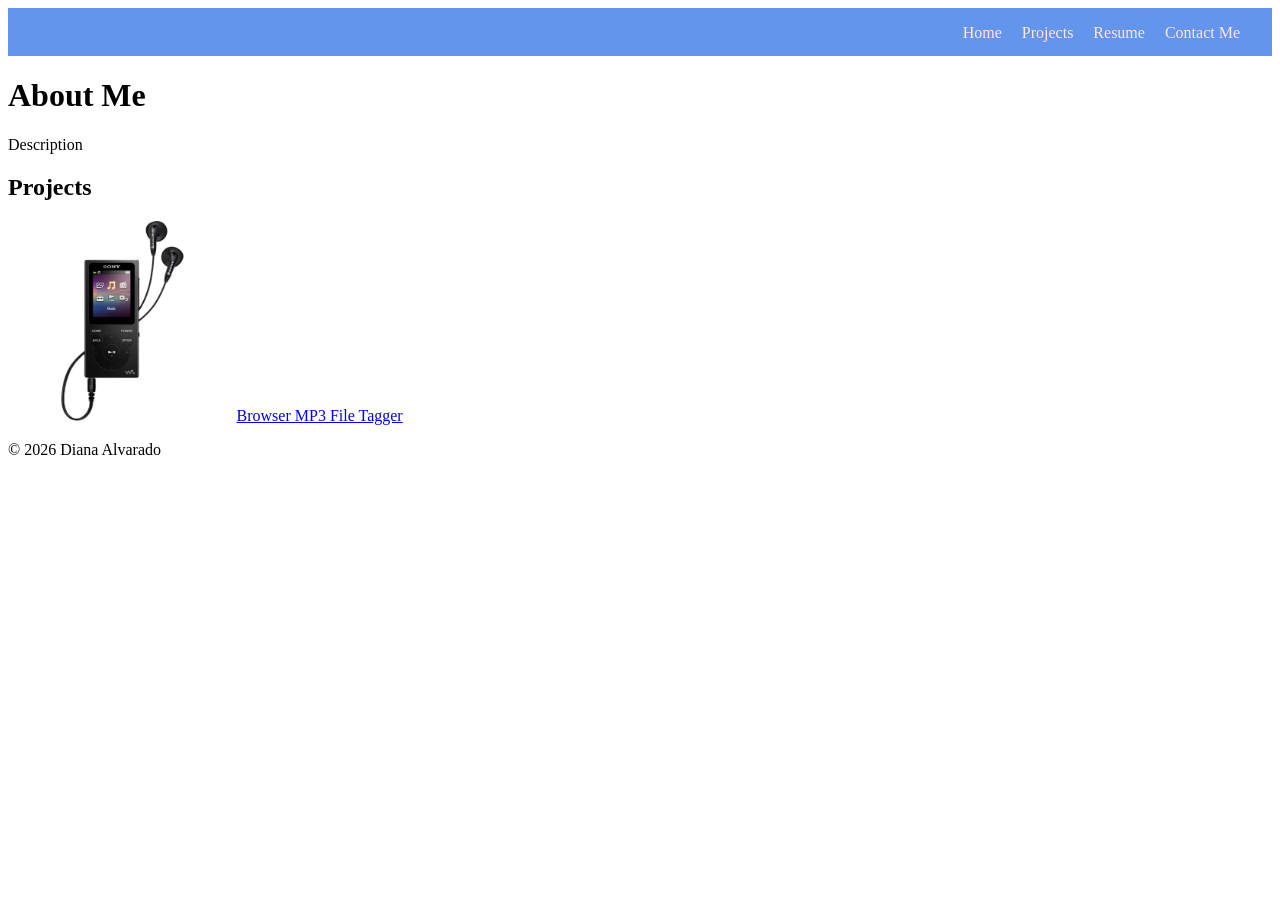
==== index.html @ 6ccad8e4 "Started index page and navbar" ====
<!DOCTYPE html>
<html lang="en">
    <head>
        <meta charset="UTF-8">
        <meta name="viewport" content="width=device-width, initial-scale=1.0">
        <title>Diana's Porfolio</title>
        <link rel="stylesheet" href="style.css">


    </head>
    <body>
        <header>
            <nav class="navbar">
                <ul>
                    <li><a>Home</a></li>
                    <li><a>Projects</a></li>
                    <li><a>Resume</a></li>
                    <li><a>Contact Me</a></li>
                </ul>
            </nav>
            <h1>About Me</h1>
        </header>
        <main>
            <p>Description</p>

            <section>
                <h2>Projects</h2>
                <a href="pages/MP3Project.html"><img src="images/walkman.jpg" height="200rem">Browser MP3 File Tagger</a>
            </section>

        </main>
        <footer>
            <p>&copy; 2026 Diana Alvarado</p>
        </footer>
    </body>
</html>
---- style.css ----
.navbar {
    background-color: cornflowerblue;
    padding: 1rem 2rem 2rem 2rem;
}

.navbar ul {
    display: flex;
    list-style-type: none;
    margin: 0;
    padding: 0;
    float: right;
}

.navbar li {
    margin-left: 20px;
    
}

.navbar a {
    color: rgb(255, 228, 231);
    text-decoration: none;
}

.navbar a:hover {
    color: darkblue;
    cursor: pointer;
}
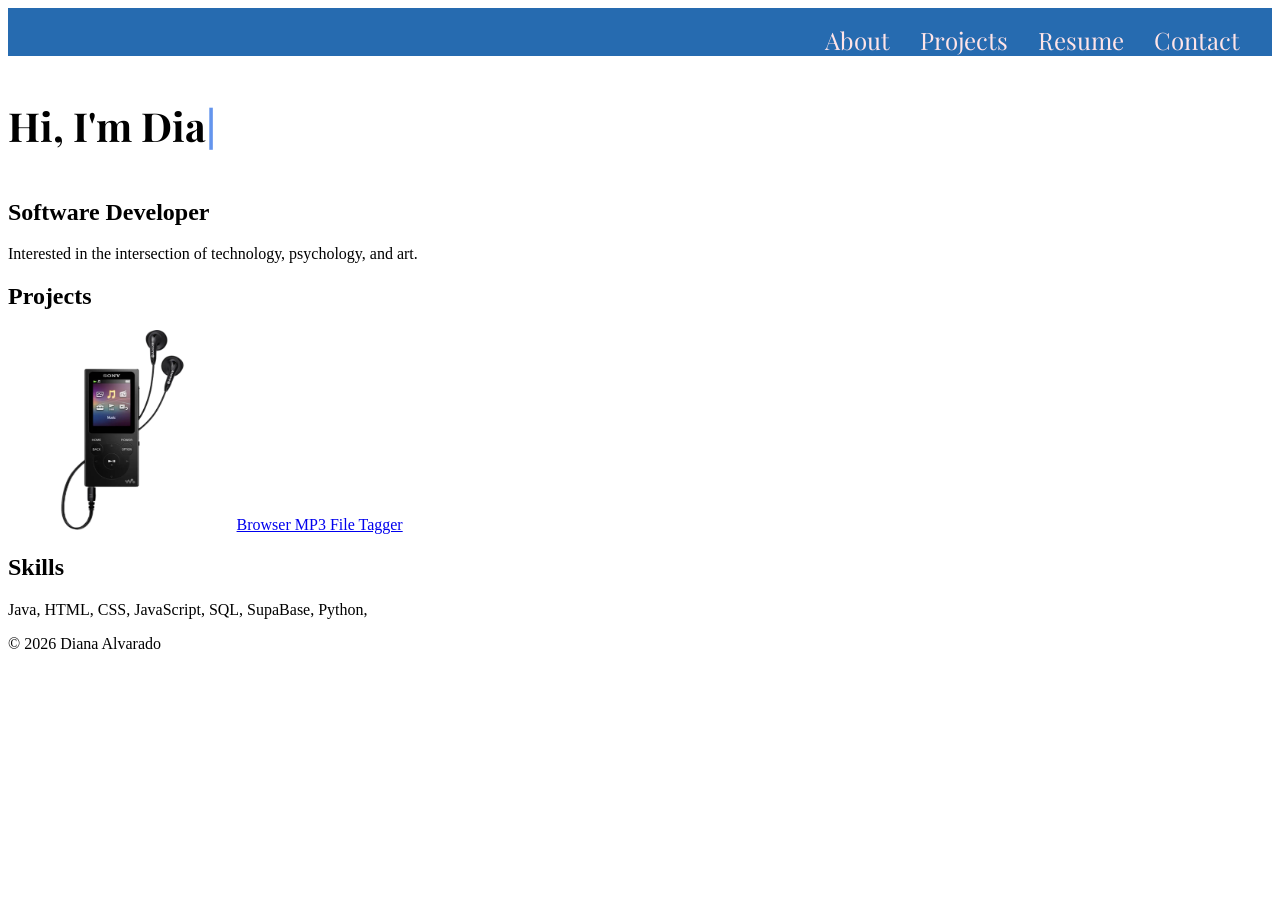
==== commit 4a89a777: "Update Home Style" ====
--- a/index.html
+++ b/index.html
@@ -12,25 +12,34 @@
         <header>
             <nav class="navbar">
                 <ul>
-                    <li><a>Home</a></li>
+                    <li><a>About</a></li>
                     <li><a>Projects</a></li>
                     <li><a>Resume</a></li>
-                    <li><a>Contact Me</a></li>
+                    <li><a>Contact</a></li>
                 </ul>
             </nav>
-            <h1>About Me</h1>
+            
         </header>
         <main>
-            <p>Description</p>
+            <h1 id="about-header" class="typed-header">Hi, I'm Diana Alvarado</h1>
+            <h2>Software Developer</h2>
+            <p>Interested in the intersection of technology, psychology, and art.</p>
+            
 
             <section>
                 <h2>Projects</h2>
                 <a href="pages/MP3Project.html"><img src="images/walkman.jpg" height="200rem">Browser MP3 File Tagger</a>
             </section>
 
+            <section>
+                <h2>Skills</h2>
+                <p>Java, HTML, CSS, JavaScript, SQL, SupaBase, Python, </p>
+            </section>
+
         </main>
         <footer>
             <p>&copy; 2026 Diana Alvarado</p>
         </footer>
+        <script src="script.js"></script>
     </body>
 </html>
--- a/style.css
+++ b/style.css
@@ -1,6 +1,7 @@
 .navbar {
-    background-color: cornflowerblue;
+    background-color: rgb(38, 107, 176);
     padding: 1rem 2rem 2rem 2rem;
+    font-family: 'PlayfairDisplay', serif;
 }
 
 .navbar ul {
@@ -8,12 +9,12 @@
     list-style-type: none;
     margin: 0;
     padding: 0;
+    font-size: 1.5rem;
     float: right;
 }
 
 .navbar li {
-    margin-left: 20px;
-    
+    margin-left: 30px;
 }
 
 .navbar a {
@@ -25,3 +26,43 @@
     color: darkblue;
     cursor: pointer;
 }
+
+#about-header {
+    justify-self: center;
+    padding-top: 1rem;
+    font-size: 2.5rem;
+    font-family: 'PlayfairDisplay', serif;
+}
+
+@font-face {
+  font-family: 'Inter';
+  src: url('fonts/Inter-VariableFont_opsz\,wght.ttf') format('truetype');
+}
+
+@font-face {
+  font-family: 'PlayfairDisplay';
+  src: url('fonts/PlayfairDisplay-VariableFont_wght.ttf') format('truetype');
+}
+
+#about-header {
+    display: inline-block;
+    font-size: 2.5rem;
+    font-family: 'PlayfairDisplay', serif;
+    white-space: nowrap;
+}
+
+#about-header::after {
+    content: "|";
+    color: cornflowerblue;
+    animation: blink 1s infinite;
+}
+
+@keyframes blink {
+    50% {
+        opacity: 0;
+    }
+}
+
+header {
+    text-align: center;
+}
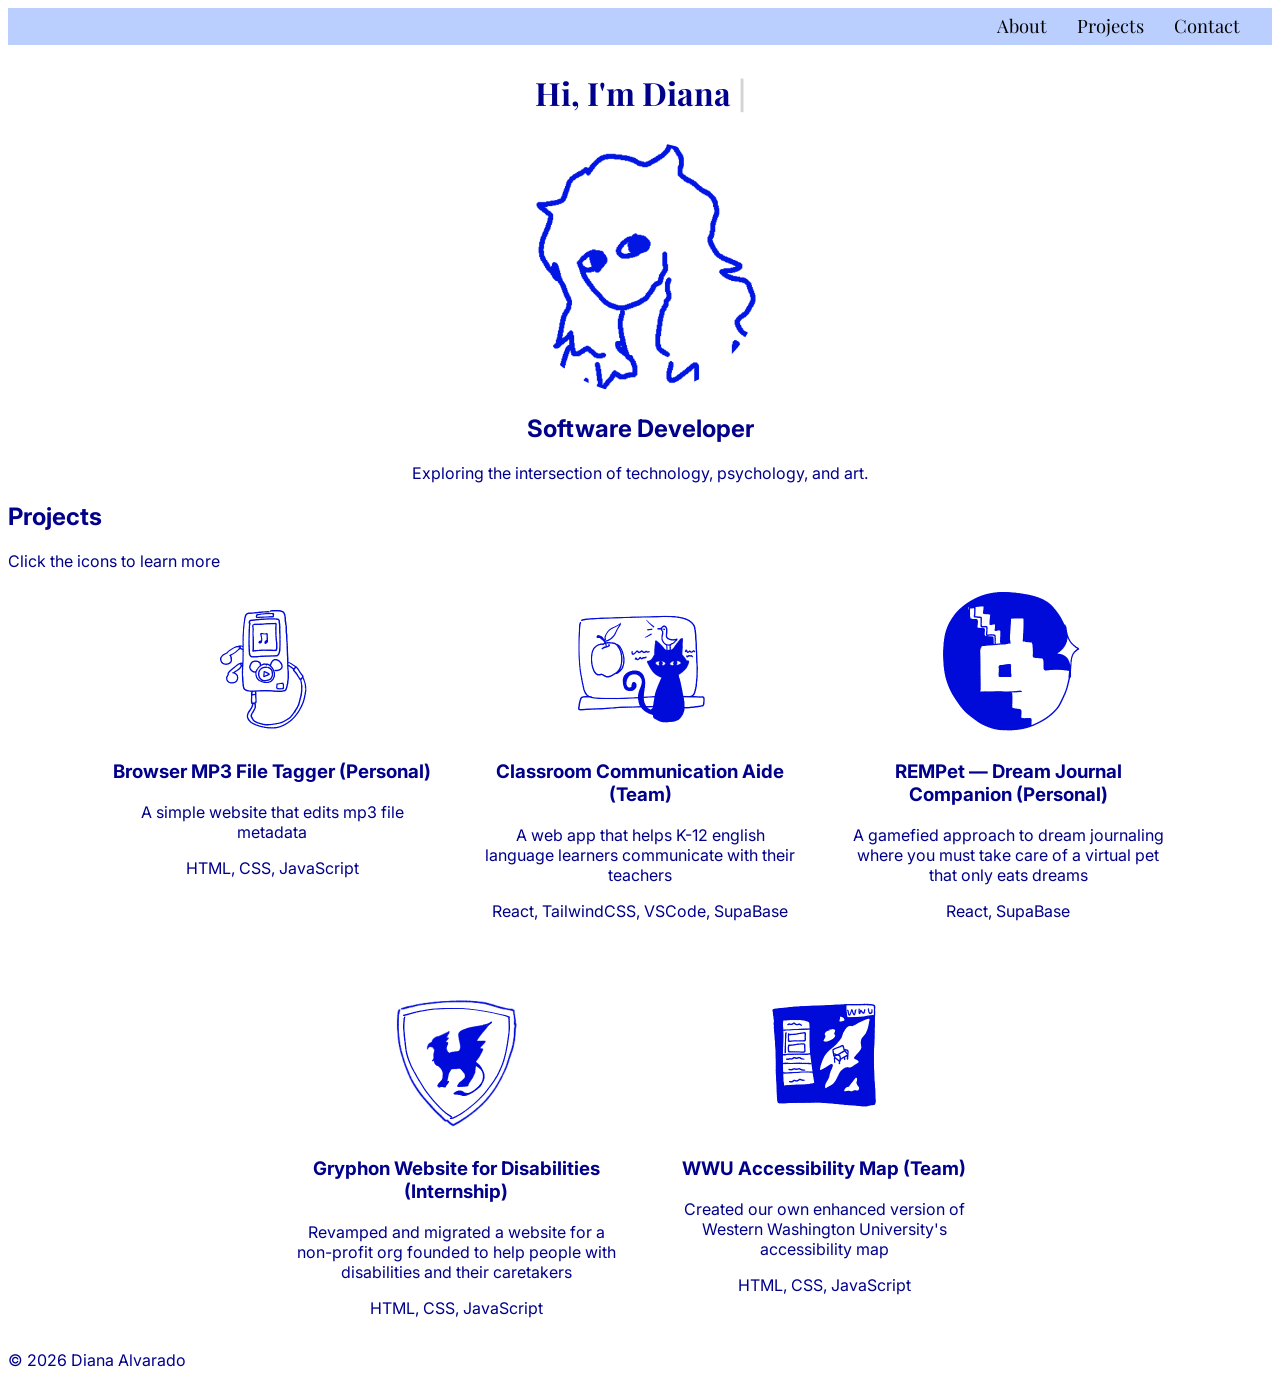
==== commit 21f138e6: "Updated home page with icons" ====
--- a/index.html
+++ b/index.html
@@ -12,30 +12,57 @@
         <header>
             <nav class="navbar">
                 <ul>
-                    <li><a>About</a></li>
-                    <li><a>Projects</a></li>
-                    <li><a>Resume</a></li>
-                    <li><a>Contact</a></li>
+                    <li><a href="#">About</a></li>
+                    <li><a href="pages/projects.html">Projects</a></li>
+                    <li><a href="pages/contact.html">Contact</a></li>
                 </ul>
             </nav>
             
         </header>
         <main>
-            <h1 id="about-header" class="typed-header">Hi, I'm Diana Alvarado</h1>
-            <h2>Software Developer</h2>
-            <p>Interested in the intersection of technology, psychology, and art.</p>
-            
+            <section class="centered-section">
+                <h1 id="about-header">Hi, I'm Diana Alvarado</h1>
+                <img id="profile-img" src="images/drawing.png">
+                <h2>Software Developer</h2>
+                <p>Exploring the intersection of technology, psychology, and art.</p>
+            </section>
 
             <section>
                 <h2>Projects</h2>
-                <a href="pages/MP3Project.html"><img src="images/walkman.jpg" height="200rem">Browser MP3 File Tagger</a>
+                <p>Click the icons to learn more</p>
+                <div class="project-row">
+                    <div class="project-card">
+                        <a href="pages/MP3Project.html"><img src="images/mp3-drawing.png" height="150rem"></a>
+                        <h3>Browser MP3 File Tagger (Personal)</h3>
+                        <p>A simple website that edits mp3 file metadata</p>
+                        <p>HTML, CSS, JavaScript</p>
+                    </div>
+                    <div class="project-card">
+                        <a href="pages/MP3Project.html"><img src="images/classroom-drawing.png" height="150rem"></a>
+                        <h3>Classroom Communication Aide (Team)</h3>
+                        <p>A web app that helps K-12 english language learners communicate with their teachers</p>
+                        <p>React, TailwindCSS, VSCode, SupaBase</p>
+                    </div>
+                    <div class="project-card">
+                        <a href="pages/MP3Project.html"><img src="images/dream-drawing.png" height="150rem"></a>
+                        <h3>REMPet — Dream Journal Companion (Personal)</h3>
+                        <p>A gamefied approach to dream journaling where you must take care of a virtual pet that only eats dreams</p>
+                        <p>React, SupaBase</p>
+                    </div>
+                    <div class="project-card">
+                        <a href="pages/MP3Project.html"><img src="images/gryphon-drawing.png" height="150rem"></a>
+                        <h3>Gryphon Website for Disabilities (Internship)</h3>
+                        <p>Revamped and migrated a website for a non-profit org founded to help people with disabilities and their caretakers</p>
+                        <p>HTML, CSS, JavaScript</p>
+                    </div>
+                    <div class="project-card">
+                        <a href="pages/MP3Project.html"><img src="images/map-drawing.png" height="150rem"></a>
+                        <h3>WWU Accessibility Map (Team)</h3>
+                        <p>Created our own enhanced version of Western Washington University's accessibility map</p>
+                        <p>HTML, CSS, JavaScript</p>
+                    </div>
+                </div>
             </section>
-
-            <section>
-                <h2>Skills</h2>
-                <p>Java, HTML, CSS, JavaScript, SQL, SupaBase, Python, </p>
-            </section>
-
         </main>
         <footer>
             <p>&copy; 2026 Diana Alvarado</p>
--- a/style.css
+++ b/style.css
@@ -1,6 +1,6 @@
 .navbar {
-    background-color: rgb(38, 107, 176);
-    padding: 1rem 2rem 2rem 2rem;
+    background-color: rgb(187, 207, 255);
+    padding: 0.3rem 2rem 2rem 2rem;
     font-family: 'PlayfairDisplay', serif;
 }
 
@@ -9,7 +9,7 @@
     list-style-type: none;
     margin: 0;
     padding: 0;
-    font-size: 1.5rem;
+    font-size: 1.15rem;
     float: right;
 }
 
@@ -18,20 +18,13 @@
 }
 
 .navbar a {
-    color: rgb(255, 228, 231);
+    color: black;
     text-decoration: none;
 }
 
 .navbar a:hover {
     color: darkblue;
     cursor: pointer;
-}
-
-#about-header {
-    justify-self: center;
-    padding-top: 1rem;
-    font-size: 2.5rem;
-    font-family: 'PlayfairDisplay', serif;
 }
 
 @font-face {
@@ -46,14 +39,14 @@
 
 #about-header {
     display: inline-block;
-    font-size: 2.5rem;
+    font-size: 2rem;
     font-family: 'PlayfairDisplay', serif;
     white-space: nowrap;
 }
 
 #about-header::after {
     content: "|";
-    color: cornflowerblue;
+    color: lightgrey;
     animation: blink 1s infinite;
 }
 
@@ -63,6 +56,38 @@
     }
 }
 
-header {
+#profile-img {
+    display: block;
+    width: 20%;
+    border-radius: 50%;
+    height: auto;
+    margin-left: auto;
+    margin-right: auto;
+}
+
+.centered-section {
     text-align: center;
-}+}
+
+body {
+    color: darkblue;
+    font-family: 'Inter', serif;
+}
+
+.project-card {
+    text-align: center;
+    width: 20rem;
+}
+
+.project-row {
+    display: flex;
+    flex-wrap: wrap; /* Allows cards to drop to the next line */
+    gap: 3rem; 
+    justify-content: center;
+}
+
+img:hover {
+  transform: scale(1.15); /* Enlarges the image by 15% */
+  position: relative;
+  z-index: 10; /* Ensures the larger image sits on top of nearby items */
+}
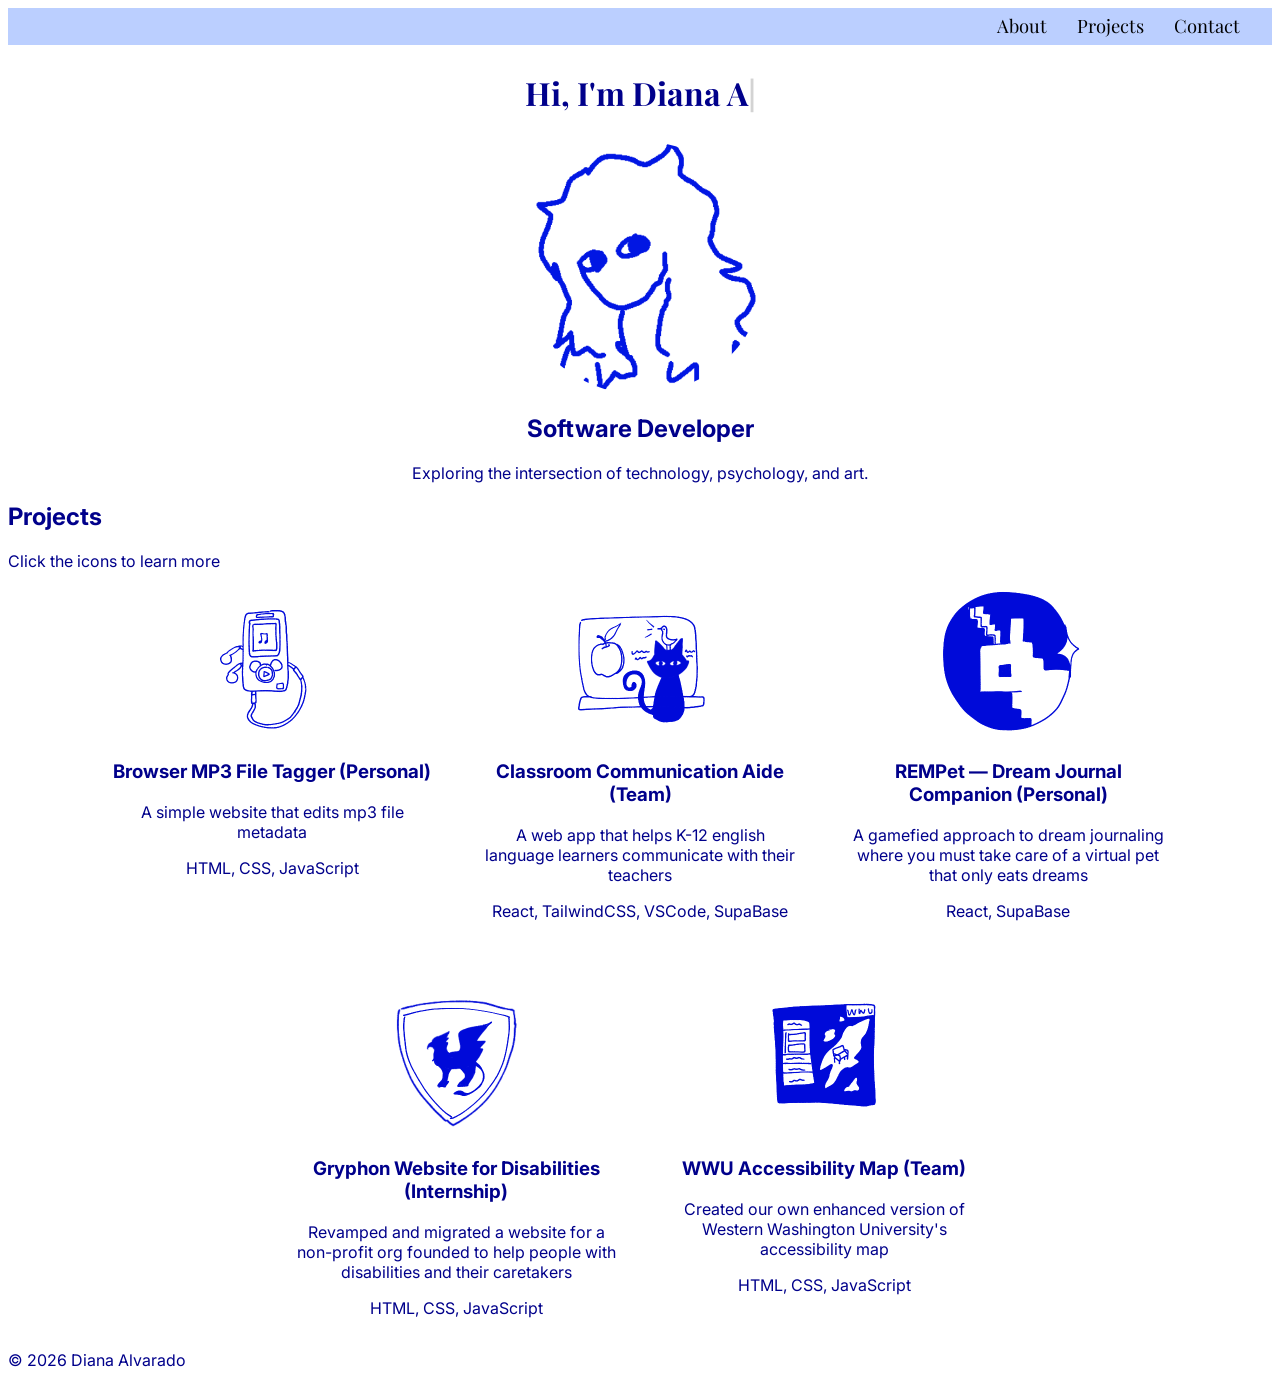
==== commit f4680c08: "Worked on projects section" ====
--- a/index.html
+++ b/index.html
@@ -32,31 +32,31 @@
                 <p>Click the icons to learn more</p>
                 <div class="project-row">
                     <div class="project-card">
-                        <a href="pages/MP3Project.html"><img src="images/mp3-drawing.png" height="150rem"></a>
+                        <a href="pages/projects.html#MP3Tagger"><img src="images/mp3-drawing.png" height="150rem"></a>
                         <h3>Browser MP3 File Tagger (Personal)</h3>
                         <p>A simple website that edits mp3 file metadata</p>
                         <p>HTML, CSS, JavaScript</p>
                     </div>
                     <div class="project-card">
-                        <a href="pages/MP3Project.html"><img src="images/classroom-drawing.png" height="150rem"></a>
+                        <a href="pages/projects.html"><img src="images/classroom-drawing.png" height="150rem"></a>
                         <h3>Classroom Communication Aide (Team)</h3>
                         <p>A web app that helps K-12 english language learners communicate with their teachers</p>
                         <p>React, TailwindCSS, VSCode, SupaBase</p>
                     </div>
                     <div class="project-card">
-                        <a href="pages/MP3Project.html"><img src="images/dream-drawing.png" height="150rem"></a>
+                        <a href="pages/projects.html"><img src="images/dream-drawing.png" height="150rem"></a>
                         <h3>REMPet — Dream Journal Companion (Personal)</h3>
                         <p>A gamefied approach to dream journaling where you must take care of a virtual pet that only eats dreams</p>
                         <p>React, SupaBase</p>
                     </div>
                     <div class="project-card">
-                        <a href="pages/MP3Project.html"><img src="images/gryphon-drawing.png" height="150rem"></a>
+                        <a href="pages/projects.html"><img src="images/gryphon-drawing.png" height="150rem"></a>
                         <h3>Gryphon Website for Disabilities (Internship)</h3>
                         <p>Revamped and migrated a website for a non-profit org founded to help people with disabilities and their caretakers</p>
                         <p>HTML, CSS, JavaScript</p>
                     </div>
                     <div class="project-card">
-                        <a href="pages/MP3Project.html"><img src="images/map-drawing.png" height="150rem"></a>
+                        <a href="pages/projects.html"><img src="images/map-drawing.png" height="150rem"></a>
                         <h3>WWU Accessibility Map (Team)</h3>
                         <p>Created our own enhanced version of Western Washington University's accessibility map</p>
                         <p>HTML, CSS, JavaScript</p>
--- a/style.css
+++ b/style.css
@@ -79,15 +79,37 @@
     width: 20rem;
 }
 
+.project-container {
+    justify-content: center;
+    align-content: center;
+    align-self: center;
+    text-align: center;
+    padding: 2rem;
+}
+
+.project-container p {
+    text-align: left;
+}
+
+.project-container img {
+    width: 70%;
+    height: auto;
+}
+
+.project-label {
+    text-align: center;
+}
+
+
 .project-row {
     display: flex;
-    flex-wrap: wrap; /* Allows cards to drop to the next line */
+    flex-wrap: wrap;
     gap: 3rem; 
     justify-content: center;
 }
 
-img:hover {
-  transform: scale(1.15); /* Enlarges the image by 15% */
+.project-card img:hover {
+  transform: scale(1.15);
   position: relative;
-  z-index: 10; /* Ensures the larger image sits on top of nearby items */
+  z-index: 10; 
 }
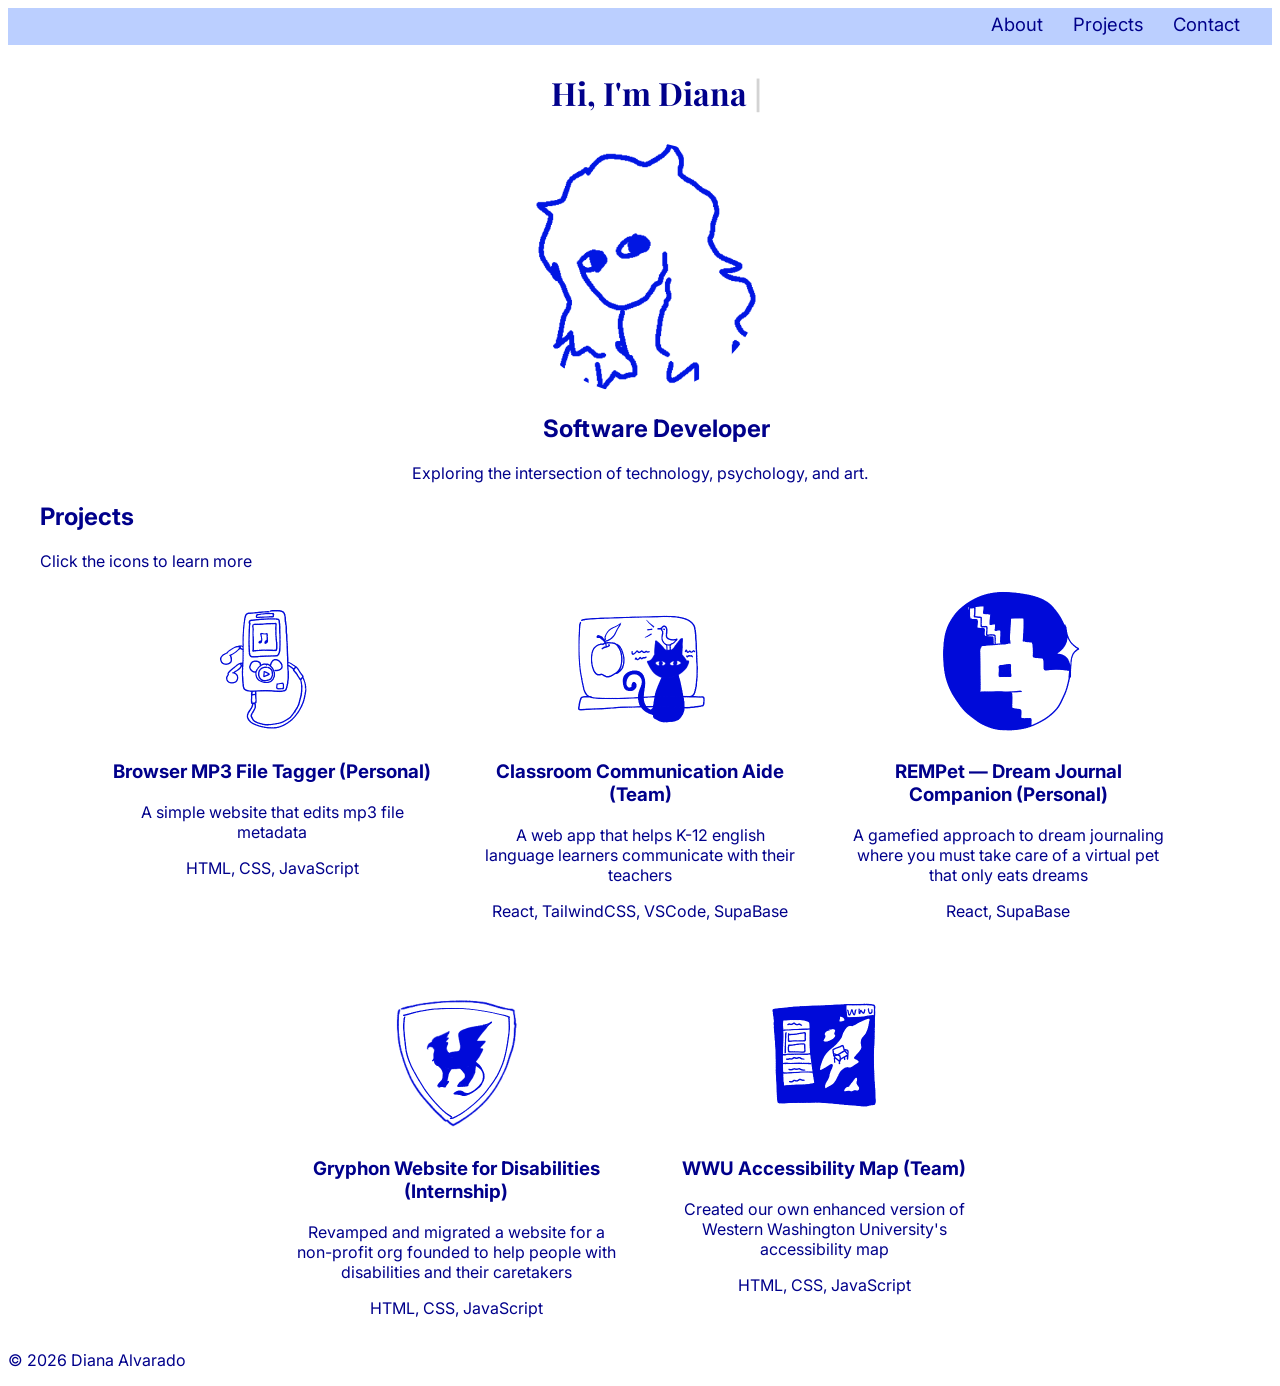
==== commit 1eb624ab: "Added blinking to profile photo and finished projects and contact page" ====
--- a/index.html
+++ b/index.html
@@ -29,7 +29,7 @@
 
             <section>
                 <h2>Projects</h2>
-                <p>Click the icons to learn more</p>
+                <p class="indented-text">Click the icons to learn more</p>
                 <div class="project-row">
                     <div class="project-card">
                         <a href="pages/projects.html#MP3Tagger"><img src="images/mp3-drawing.png" height="150rem"></a>
@@ -38,25 +38,25 @@
                         <p>HTML, CSS, JavaScript</p>
                     </div>
                     <div class="project-card">
-                        <a href="pages/projects.html"><img src="images/classroom-drawing.png" height="150rem"></a>
+                        <a href="pages/projects.html#communication-aide"><img src="images/classroom-drawing.png" height="150rem"></a>
                         <h3>Classroom Communication Aide (Team)</h3>
                         <p>A web app that helps K-12 english language learners communicate with their teachers</p>
                         <p>React, TailwindCSS, VSCode, SupaBase</p>
                     </div>
                     <div class="project-card">
-                        <a href="pages/projects.html"><img src="images/dream-drawing.png" height="150rem"></a>
+                        <a href="pages/projects.html#REMPet"><img src="images/dream-drawing.png" height="150rem"></a>
                         <h3>REMPet — Dream Journal Companion (Personal)</h3>
                         <p>A gamefied approach to dream journaling where you must take care of a virtual pet that only eats dreams</p>
                         <p>React, SupaBase</p>
                     </div>
                     <div class="project-card">
-                        <a href="pages/projects.html"><img src="images/gryphon-drawing.png" height="150rem"></a>
+                        <a href="pages/projects.html#gryphon-website"><img src="images/gryphon-drawing.png" height="150rem"></a>
                         <h3>Gryphon Website for Disabilities (Internship)</h3>
                         <p>Revamped and migrated a website for a non-profit org founded to help people with disabilities and their caretakers</p>
                         <p>HTML, CSS, JavaScript</p>
                     </div>
                     <div class="project-card">
-                        <a href="pages/projects.html"><img src="images/map-drawing.png" height="150rem"></a>
+                        <a href="pages/projects.html#wwu-map"><img src="images/map-drawing.png" height="150rem"></a>
                         <h3>WWU Accessibility Map (Team)</h3>
                         <p>Created our own enhanced version of Western Washington University's accessibility map</p>
                         <p>HTML, CSS, JavaScript</p>
--- a/style.css
+++ b/style.css
@@ -1,7 +1,7 @@
 .navbar {
     background-color: rgb(187, 207, 255);
     padding: 0.3rem 2rem 2rem 2rem;
-    font-family: 'PlayfairDisplay', serif;
+    font-family: 'Inter', serif;
 }
 
 .navbar ul {
@@ -18,12 +18,12 @@
 }
 
 .navbar a {
-    color: black;
+    color: darkblue;
     text-decoration: none;
 }
 
 .navbar a:hover {
-    color: darkblue;
+    color: rgb(35, 76, 255);
     cursor: pointer;
 }
 
@@ -65,6 +65,10 @@
     margin-right: auto;
 }
 
+#profile-img:hover {
+    cursor: pointer;
+}
+
 .centered-section {
     text-align: center;
 }
@@ -72,6 +76,14 @@
 body {
     color: darkblue;
     font-family: 'Inter', serif;
+}
+
+h2, h1 {
+    padding-left: 2rem;
+}
+
+.indented-text {
+    padding-left: 2rem;
 }
 
 .project-card {
@@ -113,3 +125,19 @@
   position: relative;
   z-index: 10; 
 }
+
+#contact-links {
+    display: flex;
+    justify-self: center;
+    gap: 2rem;
+    padding-top: 2rem;
+    padding-bottom: 2rem;
+}
+
+.description-container {
+    padding-left: 3rem;
+    padding-right: 3rem;
+    margin-top: 2rem;
+    margin-bottom: 2rem;
+    border: 1px solid black;
+}
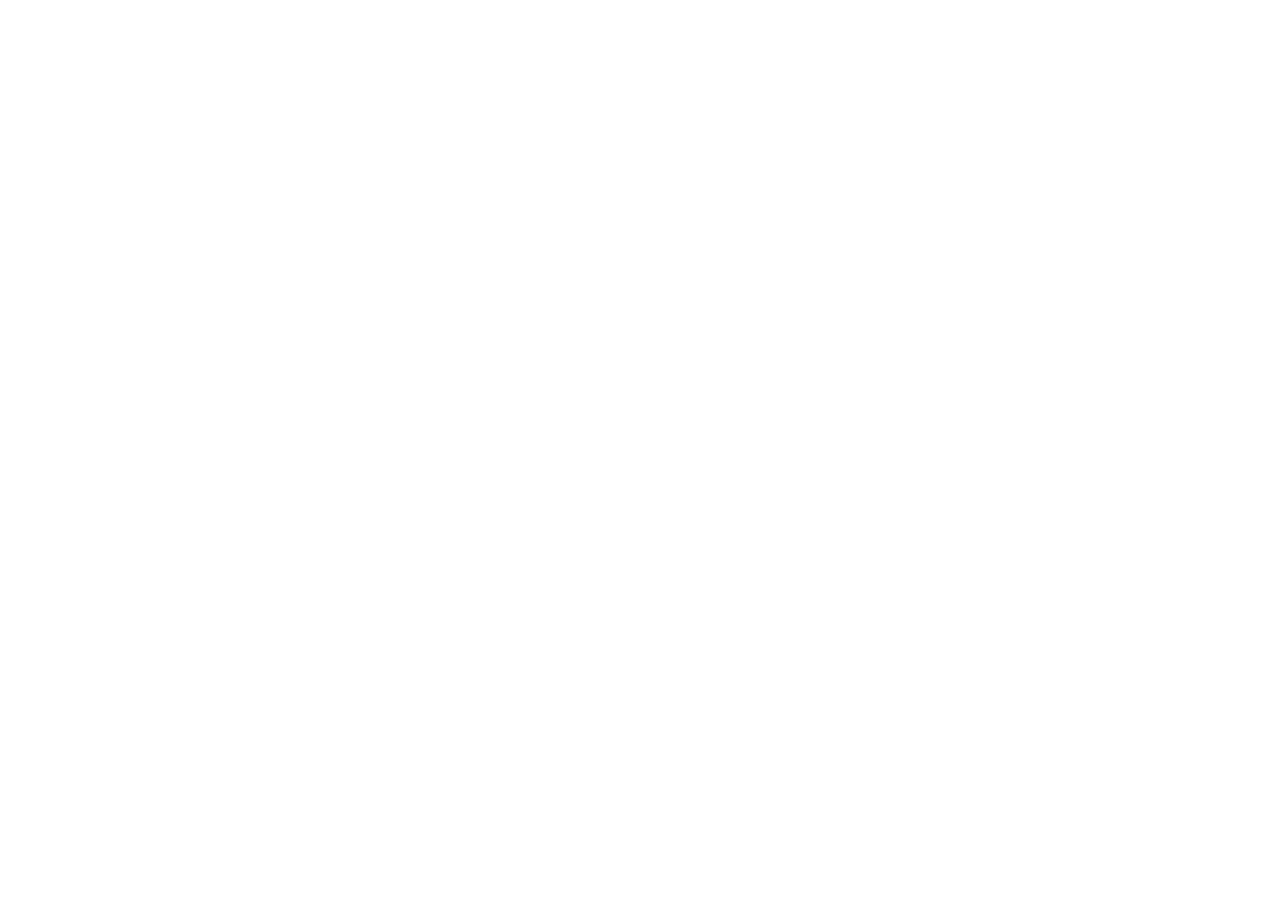
==== commit 7e5f797e: "Comment" ====
--- a/index.html
+++ b/index.html
@@ -8,6 +8,7 @@
 
 
     </head>
+    <!--
     <body>
         <header>
             <nav class="navbar">
@@ -69,4 +70,5 @@
         </footer>
         <script src="script.js"></script>
     </body>
+-->
 </html>
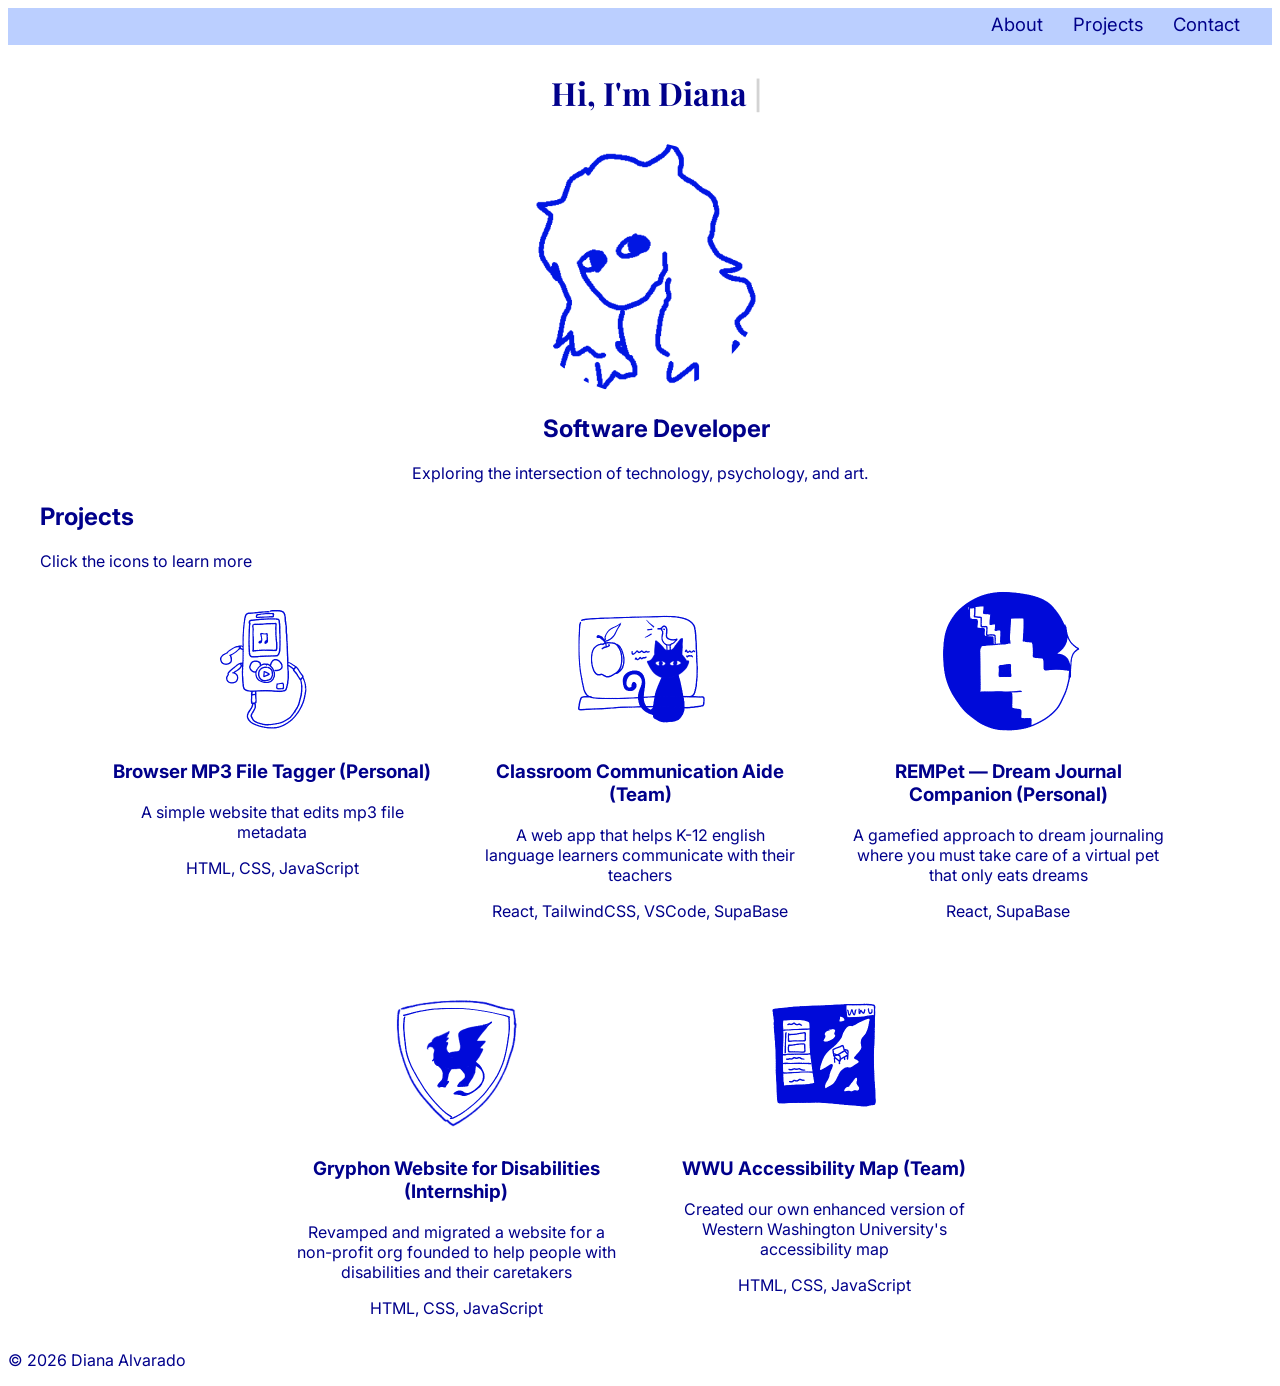
==== commit 5c7827f1: "Uncomment" ====
--- a/index.html
+++ b/index.html
@@ -8,7 +8,6 @@
 
 
     </head>
-    <!--
     <body>
         <header>
             <nav class="navbar">
@@ -70,5 +69,4 @@
         </footer>
         <script src="script.js"></script>
     </body>
--->
 </html>
